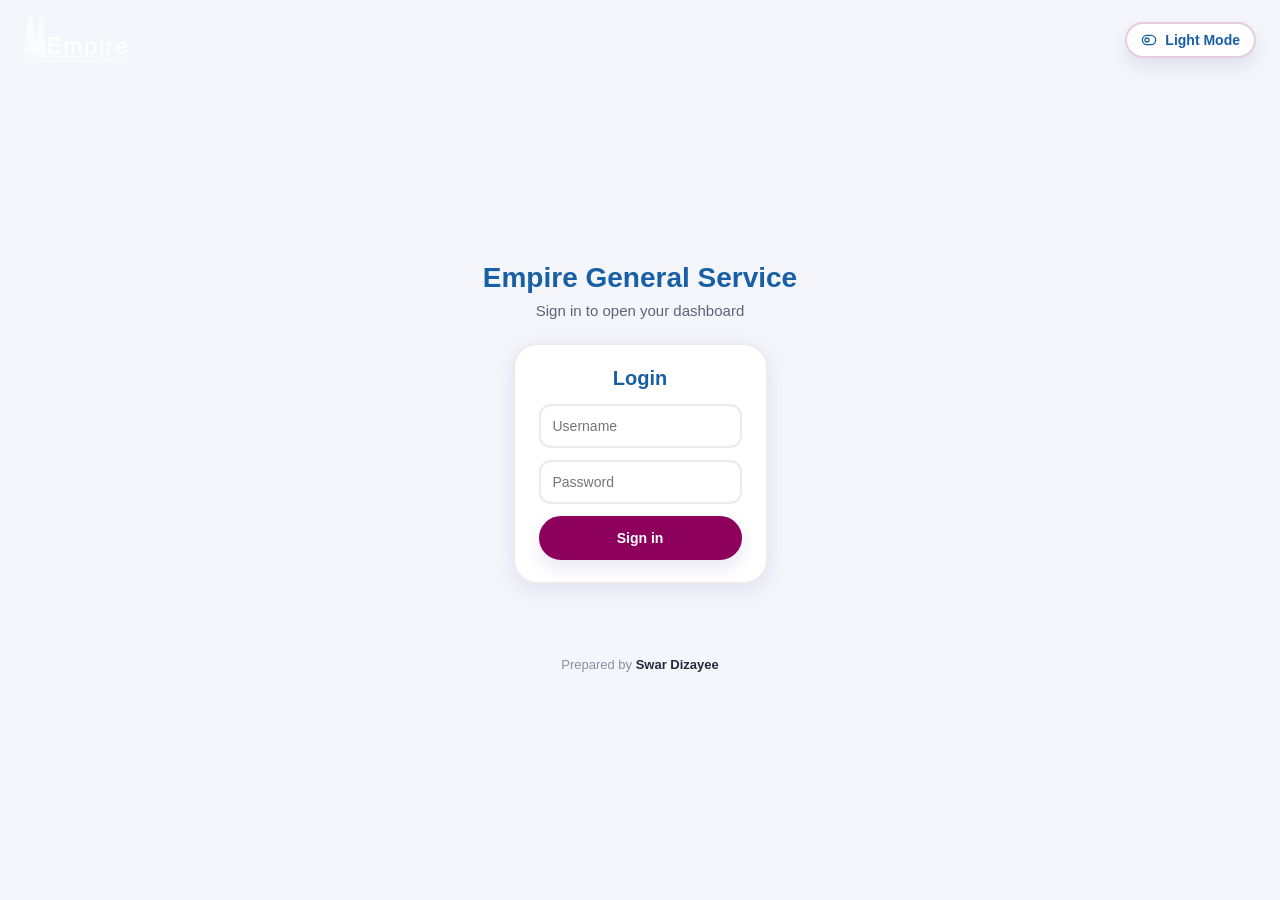
==== application.html @ c252cff2 "Add Application section for door-to-door app registration checks across RA, WW, WD, and ES. Co-autho" ====
<!DOCTYPE html>
<html lang="en" data-theme="light">
<head>
<meta charset="UTF-8">
<meta name="viewport" content="width=device-width, initial-scale=1.0">
<link rel="manifest" href="manifest.webmanifest">
<meta name="theme-color" content="#8d015d">
<meta name="mobile-web-app-capable" content="yes">
<meta name="apple-mobile-web-app-capable" content="yes">
<meta name="apple-mobile-web-app-title" content="Empire EGS">
<link rel="apple-touch-icon" href="icons/icon-192.png">
<link rel="icon" href="logo-light.png" type="image/png">
<link rel="preconnect" href="https://script.google.com">
<title>Application — Door Check — Empire World</title>
<link rel="stylesheet" href="assets/empire.css?v=2026-07-22-application-v1">
<link rel="stylesheet" href="assets/application.css?v=2026-07-22-application-v1">
</head>
<body>
<div class="login-page show" id="loginPage">
  <div class="login-box">
    <button class="theme-btn login-theme" onclick="toggleTheme()" aria-label="Toggle dark or light mode"><span class="nav-icon theme-icon"></span></button>
    <img src="logo-light.png" alt="Empire World" style="height:44px;width:auto;display:block;margin:0 auto 16px;">
    <a class="back" href="index.html">&larr; Back to hub</a>
    <h1>📱 Application</h1>
    <p style="text-align:center;color:var(--text-soft);font-size:14px;margin:-8px 0 16px;">Door-to-door app registration — RA, WW, WD, ES</p>
    <div class="login-message" id="loginMessage"></div>
    <form class="login-form" onsubmit="appHandleLogin_(event)">
      <input type="text" id="loginUsername" placeholder="Username" required autocomplete="username">
      <input type="password" id="loginPassword" placeholder="Password" required autocomplete="current-password">
      <button type="submit">Login</button>
    </form>
  </div>
</div>
<div class="container" id="mainContainer">
  <div class="app-shell">
    <aside class="sidebar" id="sidebar">
      <div class="sidebar-top">
        <img src="logo-light.png" alt="Empire World" class="sidebar-logo">
        <button class="side-toggle" onclick="toggleSidebar()" id="sideToggleBtn" aria-label="Collapse sidebar">☰</button>
      </div>
      <div class="side-title">
        <h1>📱 Application</h1>
        <p>Door check — resident app registration</p>
      </div>
      <p id="whoLabel"></p>
      <nav class="side-nav">
        <button class="tab-btn active" onclick="switchTab(event,'list')"><span class="nav-icon"><svg xmlns="http://www.w3.org/2000/svg" viewBox="0 0 24 24" fill="none" stroke="currentColor" stroke-width="2"><path d="M15 4H7"/><path d="m18 16 3 3-3 3"/><path d="M3 4v13a2 2 0 0 0 2 2h16"/><path d="M7 14h7"/><path d="M7 9h12"/></svg></span> <span class="lbl">Door check</span></button>
        <button class="tab-btn" onclick="switchTab(event,'analytics')"><span class="nav-icon"><svg xmlns="http://www.w3.org/2000/svg" viewBox="0 0 24 24" fill="none" stroke="currentColor" stroke-width="2"><path d="M3 3v16a2 2 0 0 0 2 2h16"/><path d="M7 11h8"/><path d="M7 16h12"/><path d="M7 6h3"/></svg></span> <span class="lbl">Summary</span></button>
      </nav>
      <div class="side-actions">
        <button class="theme-btn" onclick="toggleTheme()" aria-label="Toggle theme"><span class="nav-icon theme-icon"></span> <span class="lbl">Theme</span></button>
        <button onclick="appLoad_(true)"><span class="nav-icon spin-icon" id="navRefreshIcon"><svg xmlns="http://www.w3.org/2000/svg" viewBox="0 0 24 24" fill="none" stroke="currentColor" stroke-width="2"><path d="M3 12a9 9 0 0 1 9-9 9.75 9.75 0 0 1 6.74 2.74L21 8"/><path d="M21 3v5h-5"/><path d="M21 12a9 9 0 0 1-9 9 9.75 9.75 0 0 1-6.74-2.74L3 16"/><path d="M8 16H3v5"/></svg></span> <span class="lbl">Refresh</span></button>
        <button onclick="location.href='index.html'"><span class="nav-icon"><svg xmlns="http://www.w3.org/2000/svg" viewBox="0 0 24 24" fill="none" stroke="currentColor" stroke-width="2"><rect width="18" height="18" x="3" y="3" rx="2"/><path d="M3 9h18"/><path d="M9 21V9"/></svg></span> <span class="lbl">Hub</span></button>
        <button onclick="appLogout_()" style="color:#fff;background:#C5504F;border-color:#C5504F;"><span class="nav-icon"><svg xmlns="http://www.w3.org/2000/svg" viewBox="0 0 24 24" fill="none" stroke="currentColor" stroke-width="2"><path d="m16 17 5-5-5-5"/><path d="M21 12H9"/><path d="M9 21H5a2 2 0 0 1-2-2V5a2 2 0 0 1 2-2h4"/></svg></span> <span class="lbl">Logout</span></button>
      </div>
    </aside>
    <div class="main-area">
      <div id="list" class="tab-content active">
        <div class="form-section">
          <h2>📱 Door check register</h2>
          <p style="color:var(--text-soft);font-size:13px;margin:-6px 0 14px;">Track app registration by apartment — update phone and account status after each visit.</p>
          <div id="appImportBar" class="app-import-bar" style="display:none;">
            <button type="button" id="appImportBtn" onclick="appImportSeed_()">Import door check data from Excel</button>
            <span id="appImportMsg" class="app-import-msg">First time setup — loads all RA, WW, WD, ES properties.</span>
          </div>
          <div class="form-row">
            <div class="form-group"><label>Project</label><select id="appFilterProject" onchange="appRenderTable_()"><option value="">All projects</option></select></div>
            <div class="form-group"><label>Status</label><select id="appFilterStatus" onchange="appRenderTable_()"><option value="">All statuses</option></select></div>
            <div class="form-group"><label>Search property / phone</label><input type="text" id="appFilterSearch" oninput="appRenderTable_()" placeholder="e.g. RA-A1, WW-10, 750…"></div>
            <div class="form-group"><label>&nbsp;</label><button onclick="appLoad_(true)">Refresh</button></div>
          </div>
          <div id="appTableHost"><p>Loading…</p></div>
        </div>
      </div>
      <div id="analytics" class="tab-content">
        <div class="form-section">
          <h2>Summary by status</h2>
          <p style="color:var(--text-soft);font-size:13px;margin:-6px 0 14px;">Counts for the current filters on the Door check tab.</p>
          <div class="form-row">
            <div class="form-group"><label>Project</label><select id="appSummaryProject" onchange="document.getElementById('appFilterProject').value=this.value;appRenderTable_();appRenderSummary_();"><option value="">All projects</option></select></div>
          </div>
          <div id="appSummaryHost" class="app-summary-grid"></div>
        </div>
      </div>
      <footer>Prepared by <strong>Swar Dizayee</strong></footer>
    </div>
  </div>
</div>
<script src="config.js"></script>
<script src="assets/empire-storage.js"></script>
<script src="assets/empire-api.js"></script>
<script src="assets/empire-auth.js?v=2026-07-22-application-v1"></script>
<script src="assets/empire-core.js"></script>
<script src="assets/application-app.js?v=2026-07-22-application-v1"></script>
<script>
function switchTab(ev, tab) {
  document.querySelectorAll('.tab-content').forEach(function (el) { el.classList.remove('active'); });
  document.querySelectorAll('.tab-btn').forEach(function (el) { el.classList.remove('active'); });
  var pane = document.getElementById(tab);
  if (pane) pane.classList.add('active');
  if (ev && ev.currentTarget) ev.currentTarget.classList.add('active');
  if (tab === 'analytics') appRenderSummary_();
}
function appRenderSummary_() {
  var host = document.getElementById('appSummaryHost');
  if (!host) return;
  var rows = appFilteredRows_();
  host.innerHTML = appSummaryHtml_(rows);
  var sp = document.getElementById('appSummaryProject');
  var fp = document.getElementById('appFilterProject');
  if (sp && fp && !sp.options.length) {
    sp.innerHTML = fp.innerHTML;
    sp.value = fp.value;
  }
}
</script>
</body>
</html>
---- assets/empire.css ----
/* Empire World EGS - shared styles (Phase 2)
 * Extracted from civil-issue.html (pilot page).
 */

:root{
  --app-font:-apple-system,BlinkMacSystemFont,'Segoe UI',Roboto,sans-serif;
  --fs-h1:28px; --fs-h2:20px; --fs-h3:16px; --fs-body:14px; --fs-btn:14px;
  --radius-sm:12px; --radius-md:16px; --radius-card:18px; --radius-lg:24px; --radius-pill:50px;
  --bg:#f4f6fb; --text:#232a3d; --text-soft:#5b6478; --text-faint:#8a90a0;
  --panel:#ffffff; --card:#ffffff; --card-border:#efe8ed; --input-bg:#ffffff; --input-border:#e6d6df;
  --header-bg:#ffffff; --header-accent:#185fa5; --accent-line:#8d015d; --accent2:#8d015d; --open-color:#8d015d;
  --tab-bg:#ffffff; --tab-border:#e6d6df; --tab-active:#8d015d; --tab-active-text:#ffffff;
  --btn-bg:#ffffff; --btn-text:#185fa5; --btn-border:#e6cddc; --btn-hover:#faf6f8;
  --table-border:#e6e9f2; --th-color:#5b6478; --row-hover:#faf6f8;
  --donut-track:rgba(0,0,0,0.08); --shadow:rgba(80,70,150,0.12);
}
html[data-theme="dark"]{
  --bg:linear-gradient(135deg,#0f5a9e 0%,#8d015d 100%); --text:#ffffff; --text-soft:#cccccc; --text-faint:#aaaaaa;
  --panel:#0d3a6e; --card:rgba(13,50,100,0.6); --card-border:#a0327d; --input-bg:rgba(13,50,100,0.8); --input-border:#a0327d;
  --header-bg:#0d4a85; --header-accent:#ffffff; --accent-line:#a0327d; --accent2:#a0327d; --open-color:#ff922b;
  --tab-bg:#0d4a85; --tab-border:#a0327d; --tab-active:#a0327d; --tab-active-text:#ffffff;
  --btn-bg:#0d4a85; --btn-text:#ffffff; --btn-border:#a0327d; --btn-hover:#a0327d;
  --table-border:#2a5a92; --th-color:#cdd8e6; --row-hover:rgba(160,50,125,0.18);
  --donut-track:rgba(255,255,255,0.12); --shadow:rgba(0,0,0,0.3);
}
* { margin:0; padding:0; box-sizing:border-box; }
body { font-family:var(--app-font); font-size:var(--fs-body); background:var(--bg); color:var(--text); min-height:100vh; padding-bottom:40px; }
.login-page { display:none; position:fixed; top:0; left:0; width:100%; height:100%; background:var(--bg); align-items:center; justify-content:center; z-index:2000; }
.login-page.show { display:flex; }
.login-box { background:var(--panel); padding:40px; border-radius:var(--radius-lg); border:2px solid var(--card-border); box-shadow:0 8px 32px var(--shadow); width:100%; max-width:400px; position:relative; }
.login-box h1 { font-size:var(--fs-h1); margin-bottom:24px; text-align:center; color:var(--header-accent); }
.login-form { display:flex; flex-direction:column; gap:15px; }
.login-form input { padding:12px; border:2px solid var(--input-border); border-radius:var(--radius-sm); background:var(--input-bg); color:var(--text); font-size:var(--fs-body); }
.login-form input:focus { outline:none; box-shadow:0 0 0 3px rgba(141,1,93,0.25); }
.login-form button { padding:12px; background:var(--accent2); color:#fff; border:2px solid var(--accent2); border-radius:var(--radius-pill); box-shadow:0 9px 17px var(--shadow); font-weight:600; cursor:pointer; transition:all .18s ease; }
.login-form button:hover { transform:translateY(-2px); }
.login-message { padding:10px; border-radius:var(--radius-sm); text-align:center; font-weight:600; margin-bottom:10px; display:none; }
.login-message.success { background:#27ae60; color:#fff; display:block; } .login-message.error { background:#e74c3c; color:#fff; display:block; }
.back { display:block; text-align:left; margin-bottom:18px; color:var(--header-accent); text-decoration:none; font-size:13px; font-weight:600; }
.theme-btn { background:var(--btn-bg); color:var(--btn-text); border:2px solid var(--btn-border); padding:8px 12px; border-radius:var(--radius-pill); box-shadow:0 9px 17px var(--shadow); cursor:pointer; font-size:var(--fs-btn); font-weight:600; line-height:1; transition:all .18s ease; }
.theme-btn:hover { transform:translateY(-2px); }
.login-theme { position:absolute; top:14px; right:14px; padding:6px 10px; }
.container { max-width:100%; margin:0; padding:20px; display:none; }
.container.show { display:block; }
header { background:var(--header-bg); padding:20px; border-radius:0 0 var(--radius-lg) var(--radius-lg); margin-bottom:25px; border-bottom:3px solid var(--accent-line); box-shadow:0 2px 10px var(--shadow); }
.header-top { display:flex; justify-content:space-between; align-items:center; flex-wrap:wrap; gap:10px; }
.header-title h1 { font-size:var(--fs-h1); color:var(--header-accent); } .header-title p { font-size:13px; color:var(--text-soft); }
.header-controls { display:flex; gap:10px; align-items:center; }
button { background:var(--btn-bg); color:var(--btn-text); border:2px solid var(--btn-border); padding:10px 16px; border-radius:var(--radius-pill); box-shadow:0 9px 17px var(--shadow); cursor:pointer; font-weight:600; font-size:var(--fs-btn); font-family:var(--app-font); transition:all .18s ease; }
button:hover { background:var(--btn-hover); transform:translateY(-2px); }
.tabs { display:flex; gap:10px; margin-bottom:25px; flex-wrap:wrap; }
.tab-btn { padding:12px 18px; background:var(--tab-bg); border:2px solid var(--tab-border); cursor:pointer; font-weight:600; color:var(--btn-text); border-radius:var(--radius-pill); box-shadow:0 9px 17px var(--shadow); transition:all .18s ease; }
.tab-btn.active { background:var(--tab-active); color:var(--tab-active-text); border-color:var(--tab-active); }
.tab-btn:hover { background:var(--btn-hover); transform:translateY(-2px); }
.tab-content { display:none; } .tab-content.active { display:block; }
.form-section { background:var(--card); padding:25px; border-radius:var(--radius-card); margin-bottom:25px; border:2px solid var(--card-border); }
.form-row { display:grid; grid-template-columns:repeat(auto-fit,minmax(220px,1fr)); gap:18px; margin-bottom:18px; }
.form-group { display:flex; flex-direction:column; }
label { font-weight:600; margin-bottom:7px; font-size:var(--fs-body); }
input[type=text],input[type=date],input[type=month],input[type=number],select,textarea { padding:12px; border:2px solid var(--input-border); border-radius:var(--radius-pill); background:var(--input-bg); color:var(--text); font-size:var(--fs-body); font-weight:600; }
input[type=text]:focus,input[type=date]:focus,input[type=month]:focus,input[type=number]:focus,select:focus,textarea:focus { outline:none; box-shadow:0 0 0 3px rgba(141,1,93,0.25); }
input[type=date],input[type=month],select { cursor:pointer; }
input[type=date]::-webkit-calendar-picker-indicator,input[type=month]::-webkit-calendar-picker-indicator { cursor:pointer; opacity:0.8; }
.image-upload { background:var(--input-bg); border:2px dashed var(--card-border); border-radius:var(--radius-md); padding:18px; text-align:center; color:var(--text-soft); cursor:text; }
h2 { margin-bottom:18px; font-size:var(--fs-h2); } h3 { margin:18px 0 12px; font-size:var(--fs-h3); color:var(--text-soft); }
.stats { display:grid; grid-template-columns:repeat(auto-fit,minmax(150px,1fr)); gap:15px; margin:15px 0; }
.stat-box { background:var(--card); padding:15px; border-radius:var(--radius-md); text-align:center; border:2px solid var(--card-border); }
.stat-value { font-size:26px; font-weight:bold; color:var(--accent2); } .stat-label { font-size:12px; color:var(--text-soft); margin-top:5px; }
table { width:100%; border-collapse:collapse; }
th,td { padding:10px; border-bottom:1px solid var(--table-border); text-align:left; font-size:13px; vertical-align:top; }
th { color:var(--th-color); font-size:12px; text-transform:uppercase; letter-spacing:.4px; }
tr.issue-row { cursor:pointer; } tr.issue-row:hover { background:var(--row-hover); }
.badge { display:inline-flex; align-items:center; gap:4px; font-size:12px; font-weight:700; padding:0; text-transform:uppercase; background:none; }
.badge.open { color:var(--open-color); } .badge.fixed { color:#27ae60; } .badge.routed-away { color:#d68910; font-weight:700; }
.tab-btn-not-civil .lbl,
.tab-btn-fix-delay .lbl {
  color: inherit;
}
.side-nav-badge { margin-left:auto; min-width:20px; height:20px; padding:0 6px; border-radius:999px; background:#d68910; color:#fff; font-size:11px; font-weight:700; display:inline-flex; align-items:center; justify-content:center; }
.side-nav-badge-silver { background:#8b939e; }
.sidebar.collapsed .side-nav-badge { display:none !important; }
.not-civil-page h2 { color:#d68910; }
.fix-delay-page h2 { color:#8b939e; }
.fix-delay-page-hint { margin:0 0 14px; color:var(--text-soft); font-size:13px; line-height:1.45; }
.routed-away-section { margin-top:28px; padding-top:18px; border-top:2px dashed #d68910; }
.routed-away-title { margin:0 0 6px; color:#d68910; font-size:18px; }
.routed-away-hint { margin:0 0 14px; color:var(--text-soft); font-size:13px; line-height:1.45; }
.issue-card-routed { border-color:#f0d9a8; background:linear-gradient(180deg,rgba(214,137,16,0.06),transparent); }
.routed-away-banner { margin:12px 0; padding:12px 14px; border-radius:10px; background:rgba(214,137,16,0.12); border:1px solid rgba(214,137,16,0.35); color:var(--text); font-size:13px; line-height:1.45; }
.route-not-civil-btn { background:#d68910; color:#fff; border:none; padding:10px 16px; border-radius:50px; font-weight:600; display:inline-flex; align-items:center; gap:8px; cursor:pointer; box-shadow:none; }
.restore-civil-btn { background:#1d9e75; color:#fff; border:none; padding:10px 16px; border-radius:50px; font-weight:600; display:inline-flex; align-items:center; gap:8px; cursor:pointer; box-shadow:none; }
.badge.fix-delayed { color:#5f6772; font-weight:700; }
.issue-card-delayed { background:linear-gradient(180deg,#eceff3,#dfe3e8) !important; border-color:#b8bec8 !important; }
.issue-row-delayed { background:#e8ebef !important; }
html[data-theme="dark"] .issue-card-delayed { background:linear-gradient(180deg,#4a5058,#3d434b) !important; border-color:#6b7280 !important; }
html[data-theme="dark"] .issue-row-delayed { background:#3d434b !important; }
html[data-theme="dark"] .badge.fix-delayed { color:#c5cad3; }
.fix-delayed-banner { margin:12px 0; padding:12px 14px; border-radius:10px; background:rgba(139,147,158,0.18); border:1px solid rgba(139,147,158,0.45); color:var(--text); font-size:13px; line-height:1.45; }
.fix-delay-btn { background:#c5cad3; color:#fff; border:none; padding:10px 16px; border-radius:50px; font-weight:600; display:inline-flex; align-items:center; gap:8px; cursor:pointer; box-shadow:none; }
.fix-delay-btn.active { background:#8b939e; }
.thumb { width:54px; height:54px; object-fit:cover; border-radius:var(--radius-sm); border:1px solid var(--card-border); }
.view-toggle { display:inline-flex; gap:4px; background:var(--btn-bg); border:1px solid var(--btn-border); border-radius:var(--radius-sm); padding:3px; }
.view-toggle-btn { display:inline-flex; align-items:center; justify-content:center; width:34px; height:30px; border:none; border-radius:var(--radius-sm); background:transparent; color:var(--text-soft); cursor:pointer; padding:0; box-shadow:none; }
.view-toggle-btn:hover { transform:none; }
.view-toggle-btn.active { background:var(--accent2); color:#fff; }
.view-toggle-btn:hover:not(.active) { background:var(--btn-hover); }
.issue-grid { display:grid; grid-template-columns:repeat(auto-fill, minmax(260px, 1fr)); gap:14px; }
.issue-card { background:var(--card); border:1px solid var(--card-border); border-radius:var(--radius-md); overflow:hidden; cursor:pointer; transition:box-shadow .15s ease; }
.issue-card:hover { box-shadow:0 4px 14px var(--shadow); }
.issue-card.selecting { position:relative; }
.issue-card.selected { outline:3px solid #25D366; box-shadow:0 0 0 2px rgba(37,211,102,0.25); }
.issue-card-check { position:absolute; top:10px; left:10px; z-index:2; background:rgba(255,255,255,0.92); border-radius:8px; padding:4px; line-height:0; }
html[data-theme="dark"] .issue-card-check { background:rgba(13,50,100,0.92); }
.issue-select-bar { display:flex; flex-wrap:wrap; gap:8px; align-items:center; margin-bottom:12px; padding:10px 12px; background:var(--task-bg,var(--row-hover)); border:1px solid var(--card-border); border-radius:var(--radius-md); }
.issue-select-bar.issue-select-bar-active { flex-direction:column; align-items:stretch; gap:10px; }
.issue-select-row { display:flex; flex-wrap:wrap; gap:8px; align-items:center; width:100%; }
.issue-select-bar span { font-size:13px; color:var(--text-soft); }
.issue-select-hint { font-size:12px; color:var(--c-warn,#b8860b); line-height:1.4; }
.issue-select-bar .bulk-assign-select { padding:7px 10px; border:2px solid var(--input-border); border-radius:8px; background:var(--input-bg); color:var(--text); font-size:12px; min-width:130px; }
.issue-select-bar .bulk-assign-btn { background:#8d015d; color:#fff; border:none; border-radius:999px; padding:8px 14px; font-weight:700; font-size:12px; cursor:pointer; }
.issue-select-bar .bulk-assign-btn:disabled { cursor:not-allowed; }
.issue-select-bar .bulk-assign-btn.saving { opacity:0.75; }
.issue-select-bar .bulk-assign-btn.saved { background:#1d9e75 !important; color:#fff !important; border:none !important; }
.issue-select-bar .bulk-assign-btn.error { background:#C5504F !important; color:#fff !important; border:none !important; }
.assign-multi-hint {
  font-size: 12px;
  color: var(--text-soft);
  margin: 0 0 8px;
  line-height: 1.45;
  padding: 8px 10px;
  background: var(--task-bg);
  border-radius: 10px;
  border: 1px solid var(--card-border);
}
.issue-card-photo { width:100%; height:140px; object-fit:cover; display:block; background:var(--row-hover); }
.issue-card-nophoto { display:flex; align-items:center; justify-content:center; color:var(--text-faint); font-size:13px; }
.issue-card-body { padding:12px 14px; }
.modal { display:none; position:fixed; top:0; left:0; width:100%; height:100%; background:rgba(0,0,0,0.55); z-index:1500; align-items:center; justify-content:center; }
.modal.show { display:flex; }
@keyframes empireSpin { from { transform: rotate(0deg); } to { transform: rotate(360deg); } }
.spin-icon.spinning svg { animation: empireSpin 0.8s linear infinite; }
.load-ring { width:42px;height:42px;border:4px solid rgba(128,128,128,0.3);border-top-color:#e8a0cf;border-radius:50%;animation:empireSpin 0.8s linear infinite;margin:0 auto 14px; }
.load-wrap { text-align:center;padding:50px 0; }
.load-wrap p { color:var(--text-soft); }
.modal-box { background:var(--panel); border:2px solid var(--card-border); border-radius:var(--radius-md); max-width:820px; width:92%; max-height:88vh; overflow:auto; padding:24px; }
.issue-meta-wrap { margin: 0 0 16px; }
.issue-meta-status { display: flex; flex-wrap: wrap; align-items: center; gap: 8px; margin-bottom: 12px; }
.issue-meta-list {
  display: flex;
  flex-direction: column;
  gap: 8px;
  padding: 14px 16px;
  background: var(--task-bg, #f8f9fc);
  border: 1px solid var(--card-border);
  border-radius: 12px;
}
.issue-meta-row {
  display: flex;
  flex-wrap: wrap;
  gap: 8px 12px;
  align-items: baseline;
  font-size: 14px;
  line-height: 1.45;
}
.issue-meta-label {
  font-weight: 700;
  color: var(--text);
  min-width: 92px;
  flex-shrink: 0;
}
.issue-meta-value {
  font-weight: 400;
  color: var(--text-soft);
  flex: 1;
  min-width: 0;
}
.close-x { float:right; cursor:pointer; font-size:30px; line-height:1; color:var(--text); }
.beforeafter { display:grid; grid-template-columns:1fr 1fr; gap:14px; margin-top:14px; align-items:start; }
.beforeafter img { width:100%; border-radius:var(--radius-sm); border:1px solid var(--card-border); cursor:pointer; }
.beforeafter-fixed { min-width:0; }
.beforeafter-workers {
  min-width: 0;
  padding: 12px;
  background: var(--task-bg, #f8f9fc);
  border: 1px solid var(--card-border);
  border-radius: 12px;
}
.beforeafter-workers-title {
  margin: 0 0 12px;
  font-size: 14px;
  font-weight: 700;
  color: var(--text-soft);
}
.beforeafter-workers-empty {
  margin: 0;
  font-size: 13px;
  color: var(--text-faint);
}
.worker-aside-item + .worker-aside-item {
  margin-top: 14px;
  padding-top: 14px;
  border-top: 1px solid var(--card-border);
}
.worker-aside-head {
  display: flex;
  align-items: center;
  gap: 8px;
  flex-wrap: wrap;
  margin-bottom: 8px;
}
.worker-aside-meta .issue-meta-row {
  gap: 6px 10px;
}
.worker-aside-meta .issue-meta-label {
  min-width: 78px;
  font-size: 13px;
}
.worker-aside-meta .issue-meta-value {
  font-size: 13px;
}
.worker-aside-item .fixed-photo-grid {
  margin-top: 8px;
}
.fixed-photo-count { margin:0 0 8px; font-size:12px; color:var(--text-soft); font-weight:600; }
.fixed-photo-grid { display:grid; grid-template-columns:repeat(auto-fill,minmax(88px,1fr)); gap:8px; }
.fixed-photo-grid img { width:100%; aspect-ratio:1; object-fit:cover; border-radius:var(--radius-sm); border:1px solid var(--card-border); cursor:pointer; }
.completion-photo-grid { display:grid; grid-template-columns:repeat(auto-fill,minmax(88px,1fr)); gap:8px; }
.completion-photo-wrap { position:relative; }
.completion-photo-wrap img { width:100%; aspect-ratio:1; object-fit:cover; border-radius:var(--radius-sm); border:1px solid var(--card-border); cursor:pointer; display:block; }
.photo-source-badge { display:inline-block; font-size:10px; font-weight:700; padding:2px 6px; border-radius:6px; margin-right:4px; vertical-align:middle; }
.photo-source-camera { background:#1d9e75; color:#fff; }
.photo-source-gallery { background:#5b7cfa; color:#fff; }
.completion-photo-wrap .photo-source-badge { position:absolute; bottom:4px; left:4px; margin:0; z-index:1; }
footer { text-align:center; margin-top:30px; color:var(--text-faint); font-size:12px; }
/* ===== Sidebar layout ===== */
.app-shell { display:flex; align-items:flex-start; gap:0; }
.sidebar { width:230px; flex-shrink:0; background:var(--header-bg); border-radius:var(--radius-lg); margin-right:20px; padding:18px 14px; box-shadow:0 2px 10px var(--shadow); border-bottom:3px solid var(--accent-line); position:sticky; top:20px; max-height:calc(100vh - 40px); overflow-y:auto; transition:width .2s ease,padding .2s ease; }
.sidebar.collapsed { width:60px; padding:18px 8px; }
.sidebar-top { display:flex; align-items:center; justify-content:space-between; gap:8px; margin-bottom:12px; }
.sidebar-logo { height:32px; width:auto; }
.side-toggle { background:none; border:none; color:var(--text); font-size:18px; cursor:pointer; padding:4px 6px; line-height:1; flex-shrink:0; }
.side-title h1 { font-size:16px; color:var(--header-accent); line-height:1.3; }
.side-title p { font-size:11px; color:var(--text-soft); margin-top:4px; line-height:1.4; }
#whoLabel { font-size:11px; color:var(--text-faint); margin-top:6px; word-break:break-word; }
.sidebar.collapsed .sidebar-logo,
.sidebar.collapsed .side-title,
.sidebar.collapsed #whoLabel,
.sidebar.collapsed .lbl { display:none; }
.side-nav { display:flex; flex-direction:column; gap:6px; margin:16px 0; }
.side-nav .tab-btn { display:flex; align-items:center; justify-content:flex-start; gap:9px; width:100%; text-align:left; border-radius:var(--radius-pill); box-sizing:border-box; }
.side-actions { display:flex; flex-direction:column; gap:8px; padding-top:14px; border-top:1px solid var(--card-border); }
.side-actions button { display:flex; align-items:center; justify-content:flex-start; gap:9px; width:100%; text-align:left; box-sizing:border-box; padding:11px 12px; }
.side-nav .lbl, .side-actions .lbl, .theme-icon { pointer-events:none; }
.main-area { flex:1 1 0%; min-width:0; }
@media (max-width:840px) {
  .app-shell { flex-direction:column; }
  .sidebar { width:100%; margin:0 0 16px; position:relative; top:0; max-height:none; }
  .sidebar.collapsed { width:100%; padding:18px 14px; }
  .sidebar.collapsed .sidebar-logo, .sidebar.collapsed .side-title, .sidebar.collapsed #whoLabel, .sidebar.collapsed .lbl { display:block; }
  .sidebar.collapsed .side-nav, .sidebar.collapsed .side-actions { display:none; }
}
.nav-icon { display:inline-flex; align-items:center; justify-content:center; vertical-align:middle; pointer-events:none; transition: transform 0.15s ease; }
.nav-icon svg { display:block; width:16px; height:16px; }
button:hover .nav-icon { transform: translateY(-3px); }
/* Icon-only / compact buttons — no lift shadow */
.side-toggle, .view-toggle-btn, .close-x { box-shadow:none; }
.side-toggle:hover, .view-toggle-btn:hover { transform:none; }
/* Empire custom dropdowns (#8d015d hover) */
select, ::picker(select) { appearance: base-select; }
::picker(select) { background:var(--input-bg,#fff); color:var(--text,#232a3d); border:2px solid var(--input-border,#e6d6df); border-radius:var(--radius-sm); box-shadow:0 10px 30px var(--shadow,rgba(0,0,0,0.2)); padding:6px; }
select option { padding:10px 12px; border-radius:10px; font-weight:600; font-size:var(--fs-body); background:var(--input-bg,#fff); color:var(--text,#232a3d); }
select option:hover, select option:focus { background:#8d015d; color:#fff; }
select option:checked { background:rgba(141,1,93,0.14); }

/* Issue recycle bin + bulk delete (civil / electric / fire) */
.bulk-delete-btn { padding:8px 14px; font-size:12px; font-weight:600; border-radius:50px; border:none; cursor:pointer; color:#fff; background:#C5504F; }
.bulk-delete-btn:disabled { opacity:0.55; cursor:not-allowed; }
.rb-items { display:flex; flex-direction:column; gap:10px; }
.rb-item { display:flex; gap:12px; align-items:flex-start; padding:10px 12px; border:1px solid var(--table-border); border-radius:12px; background:var(--task-bg); }
.rb-thumb { width:72px; height:72px; object-fit:cover; border-radius:8px; flex-shrink:0; cursor:pointer; border:1px solid var(--card-border); }
.rb-thumb-empty { display:flex; align-items:center; justify-content:center; font-size:11px; color:var(--text-faint); background:var(--panel); }
.rb-body { flex:1; min-width:0; }
.rb-title { font-weight:600; font-size:13px; line-height:1.35; margin-bottom:4px; }
.rb-ref { color:var(--text-faint); font-weight:700; }
.rb-loc { font-size:12px; color:var(--text-soft); margin-bottom:4px; }
.rb-meta { font-size:11px; color:var(--text-faint); }
.rb-how.reset { color:#C5734F; font-weight:600; }
.rb-status { font-size:10px; font-weight:700; padding:2px 6px; border-radius:999px; vertical-align:middle; }
.rb-status.open { background:#fff3e0; color:#b8860b; }
.rb-status.fixed { background:#e8f8ef; color:#1d9e75; }
.rb-actions { display:flex; flex-direction:column; gap:6px; flex-shrink:0; }
.rb-restore { padding:6px 10px; font-size:12px; color:#fff; background:#1d9e75; border:none; border-radius:8px; cursor:pointer; white-space:nowrap; }
.rb-purge { padding:6px 10px; font-size:12px; color:#fff; background:#C5504F; border:none; border-radius:8px; cursor:pointer; }
---- assets/application.css ----
.app-summary-grid {
  display: grid;
  grid-template-columns: repeat(auto-fill, minmax(140px, 1fr));
  gap: 10px;
  margin: 0 0 16px;
}
.app-summary-card {
  background: var(--panel);
  border: 1px solid var(--card-border);
  border-radius: 10px;
  padding: 12px 14px;
}
.app-summary-card strong {
  display: block;
  font-size: 22px;
  line-height: 1.1;
  color: var(--accent2);
}
.app-summary-card span {
  font-size: 12px;
  color: var(--text-soft);
}
.app-table-wrap {
  overflow: auto;
  border: 1px solid var(--card-border);
  border-radius: 10px;
  max-height: calc(100vh - 320px);
}
.app-table {
  width: 100%;
  border-collapse: collapse;
  font-size: 13px;
}
.app-table th {
  position: sticky;
  top: 0;
  z-index: 1;
  background: var(--accent2);
  color: #fff;
  text-align: left;
  padding: 8px 10px;
  white-space: nowrap;
}
.app-table td {
  border-top: 1px solid var(--card-border);
  padding: 6px 10px;
  vertical-align: middle;
}
.app-table tr:nth-child(even) td {
  background: var(--row-hover, rgba(0,0,0,.02));
}
.app-table input[type="text"],
.app-table select {
  width: 100%;
  min-width: 120px;
  padding: 6px 8px;
  border: 1px solid var(--card-border);
  border-radius: 6px;
  background: var(--panel);
  color: var(--text);
  font-size: 13px;
}
.app-status-badge {
  display: inline-block;
  padding: 2px 8px;
  border-radius: 999px;
  font-size: 11px;
  font-weight: 700;
  white-space: nowrap;
}
.app-status-active { background: #d4edda; color: #155724; }
.app-status-pending { background: #fff3cd; color: #856404; }
.app-status-follow { background: #ffe8cc; color: #9a5200; }
.app-status-refused { background: #f8d7da; color: #721c24; }
.app-status-empty { background: #eef1f6; color: #666; }
.app-import-bar {
  display: flex;
  flex-wrap: wrap;
  gap: 10px;
  align-items: center;
  margin: 0 0 14px;
  padding: 12px 14px;
  border-radius: 10px;
  border: 1px dashed var(--card-border);
  background: var(--task-bg, #f7f9fc);
}
.app-import-msg {
  font-size: 13px;
  color: var(--text-soft);
}
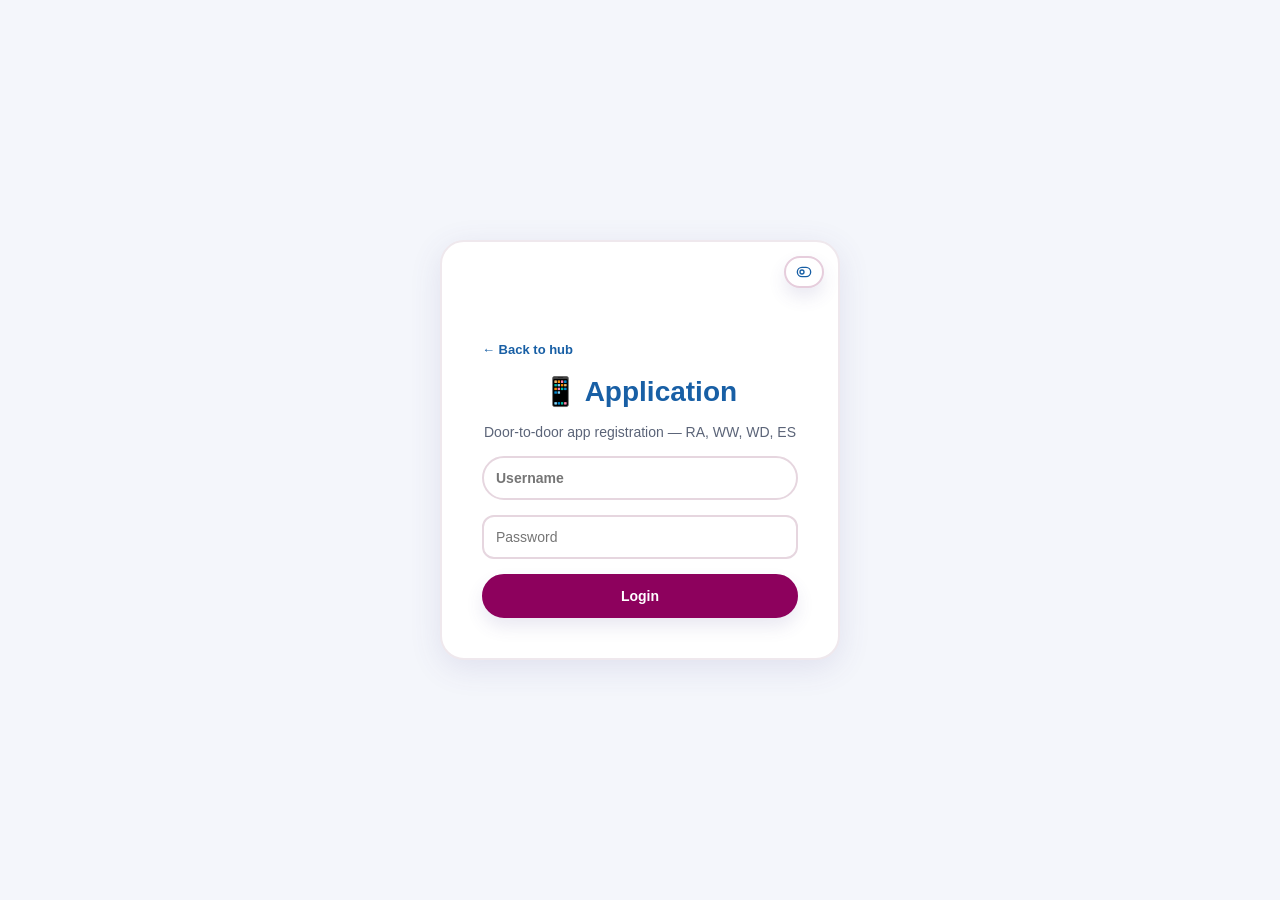
==== commit 02a3482b: "Load all Application apartments by project and improve Excel sync reliability. Co-authored-by: Curso" ====
--- a/application.html
+++ b/application.html
@@ -12,10 +12,10 @@
 <link rel="icon" href="logo-light.png" type="image/png">
 <link rel="preconnect" href="https://script.google.com">
 <title>Application — Door Check — Empire World</title>
-<link rel="stylesheet" href="assets/empire.css?v=2026-07-22-application-v1">
-<link rel="stylesheet" href="assets/application.css?v=2026-07-22-application-v1">
+<link rel="stylesheet" href="assets/empire.css?v=2026-07-22-application-v3">
+<link rel="stylesheet" href="assets/application.css?v=2026-07-22-application-v3">
 </head>
-<body>
+<body class="auth-login-visible">
 <div class="login-page show" id="loginPage">
   <div class="login-box">
     <button class="theme-btn login-theme" onclick="toggleTheme()" aria-label="Toggle dark or light mode"><span class="nav-icon theme-icon"></span></button>
@@ -60,8 +60,8 @@
           <h2>📱 Door check register</h2>
           <p style="color:var(--text-soft);font-size:13px;margin:-6px 0 14px;">Track app registration by apartment — update phone and account status after each visit.</p>
           <div id="appImportBar" class="app-import-bar" style="display:none;">
-            <button type="button" id="appImportBtn" onclick="appImportSeed_()">Import door check data from Excel</button>
-            <span id="appImportMsg" class="app-import-msg">First time setup — loads all RA, WW, WD, ES properties.</span>
+            <button type="button" id="appImportBtn" onclick="appImportSeed_()">Sync all apartments from Excel</button>
+            <span id="appImportMsg" class="app-import-msg">Loads all RA, WW, WD, ES apartments from the Excel seed file.</span>
           </div>
           <div class="form-row">
             <div class="form-group"><label>Project</label><select id="appFilterProject" onchange="appRenderTable_()"><option value="">All projects</option></select></div>
@@ -89,9 +89,9 @@
 <script src="config.js"></script>
 <script src="assets/empire-storage.js"></script>
 <script src="assets/empire-api.js"></script>
-<script src="assets/empire-auth.js?v=2026-07-22-application-v1"></script>
+<script src="assets/empire-auth.js?v=2026-07-22-application-v3"></script>
 <script src="assets/empire-core.js"></script>
-<script src="assets/application-app.js?v=2026-07-22-application-v1"></script>
+<script src="assets/application-app.js?v=2026-07-22-application-v3"></script>
 <script>
 function switchTab(ev, tab) {
   document.querySelectorAll('.tab-content').forEach(function (el) { el.classList.remove('active'); });
--- a/assets/application.css
+++ b/assets/application.css
@@ -88,3 +88,33 @@
   font-size: 13px;
   color: var(--text-soft);
 }
+.app-counts-bar {
+  margin: 0 0 12px;
+  padding: 10px 12px;
+  border-radius: 10px;
+  border: 1px solid var(--card-border);
+  background: var(--panel);
+}
+.app-counts-bar strong {
+  display: block;
+  margin-bottom: 6px;
+  font-size: 14px;
+}
+.app-count-chips {
+  display: flex;
+  flex-wrap: wrap;
+  gap: 8px;
+}
+.app-count-chip {
+  display: inline-block;
+  padding: 3px 10px;
+  border-radius: 999px;
+  font-size: 12px;
+  font-weight: 600;
+  background: #e8f5e9;
+  color: #1b5e20;
+}
+.app-count-chip.app-count-warn {
+  background: #fff3cd;
+  color: #856404;
+}
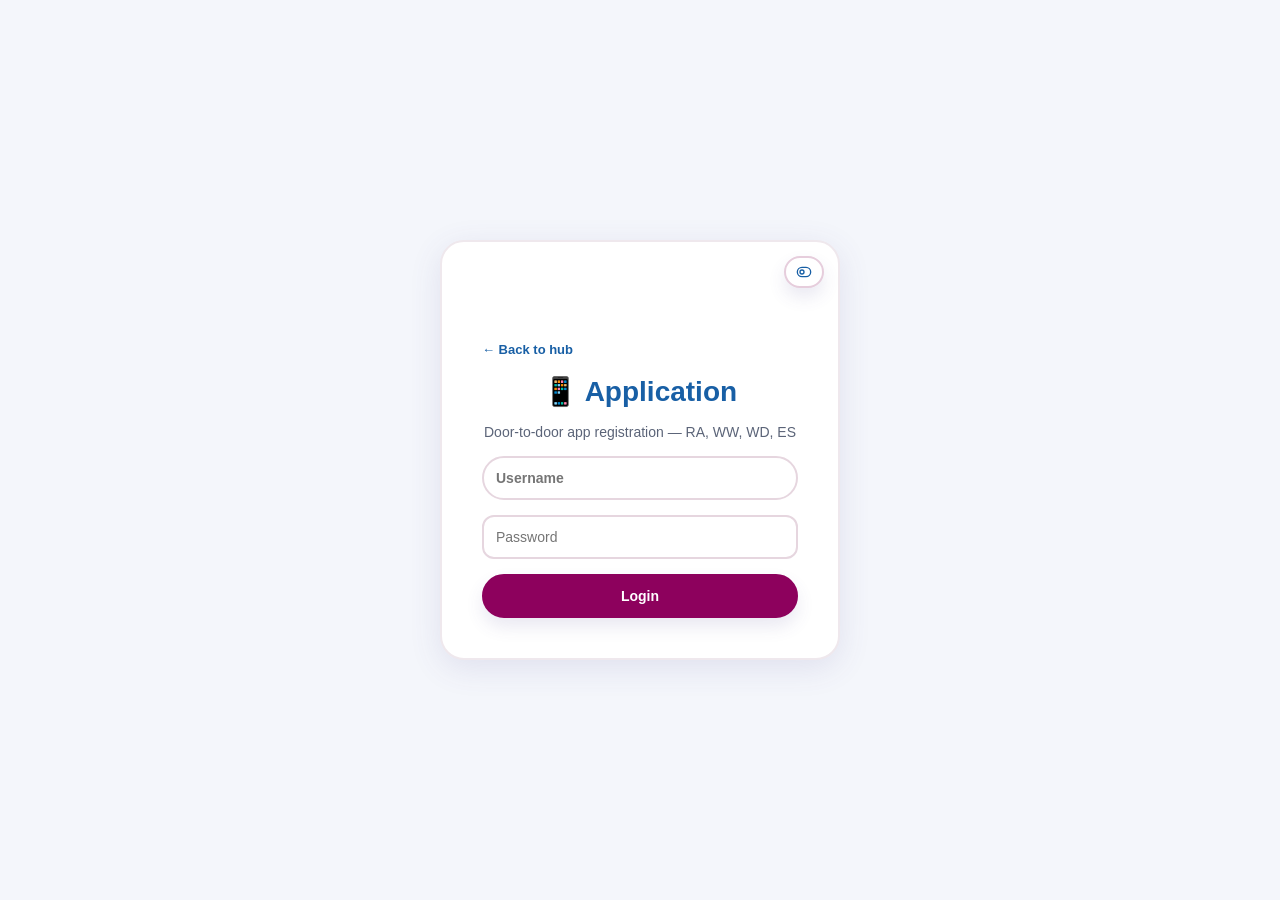
==== commit e18f04d8: "Set refused status to silver and not visited to red in Application badges. Co-authored-by: Cursor <c" ====
--- a/application.html
+++ b/application.html
@@ -12,8 +12,8 @@
 <link rel="icon" href="logo-light.png" type="image/png">
 <link rel="preconnect" href="https://script.google.com">
 <title>Application — Door Check — Empire World</title>
-<link rel="stylesheet" href="assets/empire.css?v=2026-07-22-application-v3">
-<link rel="stylesheet" href="assets/application.css?v=2026-07-22-application-v3">
+<link rel="stylesheet" href="assets/empire.css?v=2026-07-22-application-v4">
+<link rel="stylesheet" href="assets/application.css?v=2026-07-22-application-v6">
 </head>
 <body class="auth-login-visible">
 <div class="login-page show" id="loginPage">
@@ -60,7 +60,8 @@
           <h2>📱 Door check register</h2>
           <p style="color:var(--text-soft);font-size:13px;margin:-6px 0 14px;">Track app registration by apartment — update phone and account status after each visit.</p>
           <div id="appImportBar" class="app-import-bar" style="display:none;">
-            <button type="button" id="appImportBtn" onclick="appImportSeed_()">Sync all apartments from Excel</button>
+            <button type="button" id="appImportBtn" onclick="appImportSeed_(false)">Sync all apartments from Excel</button>
+            <button type="button" id="appClearBtn" class="app-clear-btn" onclick="appClearAndResync_()">Clear all &amp; re-sync</button>
             <span id="appImportMsg" class="app-import-msg">Loads all RA, WW, WD, ES apartments from the Excel seed file.</span>
           </div>
           <div class="form-row">
@@ -91,7 +92,7 @@
 <script src="assets/empire-api.js"></script>
 <script src="assets/empire-auth.js?v=2026-07-22-application-v3"></script>
 <script src="assets/empire-core.js"></script>
-<script src="assets/application-app.js?v=2026-07-22-application-v3"></script>
+<script src="assets/application-app.js?v=2026-07-22-application-v6"></script>
 <script>
 function switchTab(ev, tab) {
   document.querySelectorAll('.tab-content').forEach(function (el) { el.classList.remove('active'); });
--- a/assets/application.css
+++ b/assets/application.css
@@ -68,11 +68,14 @@
   font-weight: 700;
   white-space: nowrap;
 }
-.app-status-active { background: #d4edda; color: #155724; }
-.app-status-pending { background: #fff3cd; color: #856404; }
+.app-status-active { background: #c8e6c9; color: #1b5e20; }
+.app-status-new-active { background: #95b825; color: #fff; }
+.app-status-pending { background: #b3e5fc; color: #01579b; }
+.app-status-check-again { background: #fff176; color: #5d4037; }
+.app-status-try-reach { background: #1565c0; color: #fff; }
 .app-status-follow { background: #ffe8cc; color: #9a5200; }
-.app-status-refused { background: #f8d7da; color: #721c24; }
-.app-status-empty { background: #eef1f6; color: #666; }
+.app-status-refused { background: #c0c0c0; color: #333; }
+.app-status-empty { background: #f8d7da; color: #b71c1c; }
 .app-import-bar {
   display: flex;
   flex-wrap: wrap;
@@ -87,6 +90,11 @@
 .app-import-msg {
   font-size: 13px;
   color: var(--text-soft);
+}
+.app-import-bar button.app-clear-btn {
+  background: #C5504F;
+  color: #fff;
+  border-color: #C5504F;
 }
 .app-counts-bar {
   margin: 0 0 12px;
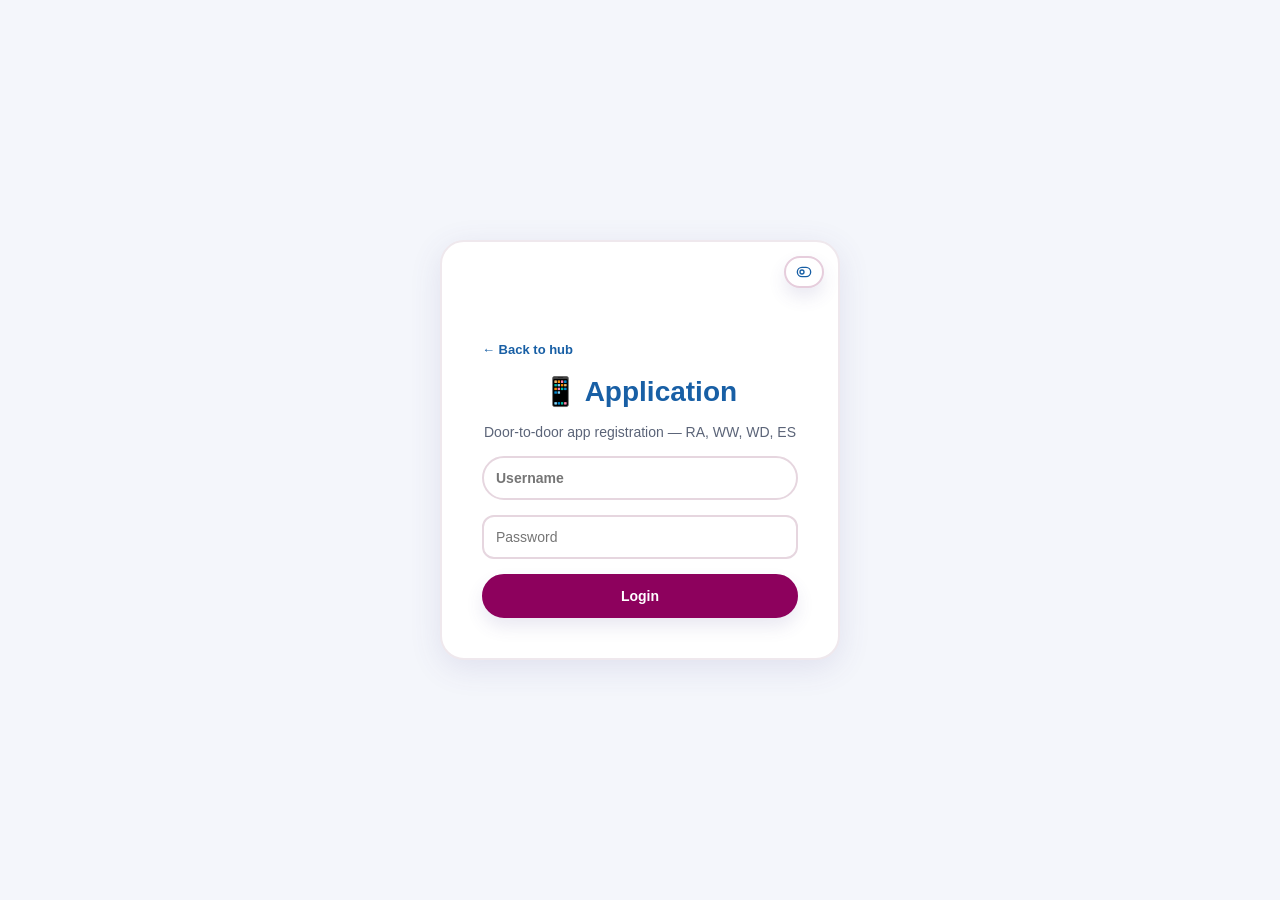
==== commit 5c795bcf: "Replace native status select with custom pill dropdown matching project filter. Co-authored-by: Curs" ====
--- a/application.html
+++ b/application.html
@@ -13,7 +13,7 @@
 <link rel="preconnect" href="https://script.google.com">
 <title>Application — Door Check — Empire World</title>
 <link rel="stylesheet" href="assets/empire.css?v=2026-07-22-application-v4">
-<link rel="stylesheet" href="assets/application.css?v=2026-07-22-application-v6">
+<link rel="stylesheet" href="assets/application.css?v=2026-07-22-application-v12">
 </head>
 <body class="auth-login-visible">
 <div class="login-page show" id="loginPage">
@@ -76,11 +76,11 @@
       <div id="analytics" class="tab-content">
         <div class="form-section">
           <h2>Summary by status</h2>
-          <p style="color:var(--text-soft);font-size:13px;margin:-6px 0 14px;">Counts for the current filters on the Door check tab.</p>
+          <p style="color:var(--text-soft);font-size:13px;margin:-6px 0 14px;">Status breakdown by project — donut chart and counts for Active, New Active, Pending, etc.</p>
           <div class="form-row">
-            <div class="form-group"><label>Project</label><select id="appSummaryProject" onchange="document.getElementById('appFilterProject').value=this.value;appRenderTable_();appRenderSummary_();"><option value="">All projects</option></select></div>
+            <div class="form-group"><label>Project</label><select id="appSummaryProject" onchange="appOnSummaryProjectChange_()"><option value="">All projects</option><option value="RA">RA</option><option value="WW">WW</option><option value="WD">WD</option><option value="ES">ES</option></select></div>
           </div>
-          <div id="appSummaryHost" class="app-summary-grid"></div>
+          <div id="appSummaryHost" class="app-summary-host"></div>
         </div>
       </div>
       <footer>Prepared by <strong>Swar Dizayee</strong></footer>
@@ -92,7 +92,7 @@
 <script src="assets/empire-api.js"></script>
 <script src="assets/empire-auth.js?v=2026-07-22-application-v3"></script>
 <script src="assets/empire-core.js"></script>
-<script src="assets/application-app.js?v=2026-07-22-application-v6"></script>
+<script src="assets/application-app.js?v=2026-07-22-application-v12"></script>
 <script>
 function switchTab(ev, tab) {
   document.querySelectorAll('.tab-content').forEach(function (el) { el.classList.remove('active'); });
@@ -102,18 +102,6 @@
   if (ev && ev.currentTarget) ev.currentTarget.classList.add('active');
   if (tab === 'analytics') appRenderSummary_();
 }
-function appRenderSummary_() {
-  var host = document.getElementById('appSummaryHost');
-  if (!host) return;
-  var rows = appFilteredRows_();
-  host.innerHTML = appSummaryHtml_(rows);
-  var sp = document.getElementById('appSummaryProject');
-  var fp = document.getElementById('appFilterProject');
-  if (sp && fp && !sp.options.length) {
-    sp.innerHTML = fp.innerHTML;
-    sp.value = fp.value;
-  }
-}
 </script>
 </body>
 </html>
--- a/assets/application.css
+++ b/assets/application.css
@@ -1,24 +1,137 @@
+.app-summary-host {
+  margin-top: 8px;
+}
+.app-summary-top {
+  margin-bottom: 12px;
+  font-size: 15px;
+}
+.app-summary-subhead {
+  margin: 22px 0 12px;
+  font-size: 16px;
+}
 .app-summary-grid {
   display: grid;
-  grid-template-columns: repeat(auto-fill, minmax(140px, 1fr));
-  gap: 10px;
-  margin: 0 0 16px;
+  grid-template-columns: repeat(auto-fill, minmax(150px, 1fr));
+  gap: 12px;
+  margin: 18px 0 0;
 }
 .app-summary-card {
+  display: flex;
+  flex-direction: column;
+  align-items: center;
+  justify-content: center;
+  min-height: 88px;
   background: var(--panel);
   border: 1px solid var(--card-border);
   border-radius: 10px;
-  padding: 12px 14px;
+  padding: 10px 8px;
+  text-align: center;
 }
 .app-summary-card strong {
   display: block;
-  font-size: 22px;
-  line-height: 1.1;
-  color: var(--accent2);
-}
-.app-summary-card span {
+  font-size: 20px;
+  line-height: 1;
+  color: #111;
+  margin-bottom: 8px;
+  font-weight: 700;
+}
+.app-summary-badge {
+  display: flex;
+  align-items: center;
+  justify-content: center;
+  width: 100%;
+  min-height: 32px;
+  max-height: 32px;
+  padding: 2px 8px;
+  border-radius: 6px;
+  font-size: 10px;
+  font-weight: 700;
+  line-height: 1.2;
+  text-align: center;
+  color: #111;
+  text-transform: uppercase;
+  white-space: nowrap;
+  overflow: hidden;
+  text-overflow: ellipsis;
+}
+.app-summary-badge.app-status-active { background: #c8e6c9; }
+.app-summary-badge.app-status-new-active { background: #95b825; }
+.app-summary-badge.app-status-pending { background: #b3e5fc; }
+.app-summary-badge.app-status-check-again { background: #fff176; }
+.app-summary-badge.app-status-try-reach { background: #1565c0; }
+.app-summary-badge.app-status-follow { background: #ffe8cc; }
+.app-summary-badge.app-status-refused { background: #c0c0c0; }
+.app-summary-badge.app-status-empty { background: #f8d7da; }
+.app-donut-board {
+  display: flex;
+  flex-wrap: wrap;
+  gap: 24px;
+  align-items: center;
+  margin: 8px 0 10px;
+  padding: 16px;
+  border: 1px solid var(--card-border);
+  border-radius: 12px;
+  background: var(--panel);
+}
+.app-donut-chart {
+  flex: 0 0 auto;
+}
+.app-donut-total {
+  font-size: 7px;
+  fill: var(--text);
+  font-weight: 700;
+}
+.app-donut-sub {
+  font-size: 3px;
+  fill: var(--text-soft);
+}
+.app-donut-legend {
+  flex: 1 1 240px;
+  display: flex;
+  flex-direction: column;
+  gap: 8px;
+}
+.app-donut-legend-item {
+  display: grid;
+  grid-template-columns: 14px 1fr auto auto;
+  gap: 8px;
+  align-items: center;
+  font-size: 13px;
+}
+.app-donut-swatch {
+  width: 12px;
+  height: 12px;
+  border-radius: 999px;
+  display: inline-block;
+}
+.app-donut-legend-label {
+  color: var(--text);
+}
+.app-donut-legend-pct {
+  color: var(--text-soft);
   font-size: 12px;
-  color: var(--text-soft);
+  min-width: 36px;
+  text-align: right;
+}
+.app-mini-donut-row {
+  display: flex;
+  flex-wrap: wrap;
+  gap: 16px;
+}
+.app-mini-donut {
+  text-align: center;
+  width: 110px;
+}
+.app-mini-donut-num {
+  font-size: 10px;
+  fill: var(--text);
+  font-weight: 700;
+}
+.app-mini-donut-label {
+  font-size: 13px;
+  font-weight: 700;
+  color: var(--text);
+  margin-top: 4px;
 }
 .app-table-wrap {
   overflow: auto;
@@ -29,7 +142,7 @@
 .app-table {
   width: 100%;
   border-collapse: collapse;
-  font-size: 13px;
+  font-size: 12px;
 }
 .app-table th {
   position: sticky;
@@ -38,44 +151,154 @@
   background: var(--accent2);
   color: #fff;
   text-align: left;
-  padding: 8px 10px;
+  padding: 6px 8px;
   white-space: nowrap;
+  font-size: 11px;
 }
 .app-table td {
   border-top: 1px solid var(--card-border);
-  padding: 6px 10px;
+  padding: 4px 8px;
   vertical-align: middle;
 }
+.app-table td:nth-child(1) { min-width: 100px; }
+.app-table td:nth-child(2) { width: 52px; }
+.app-table td:nth-child(3) { width: 110px; }
+.app-table td:nth-child(4) { width: 160px; overflow: visible; }
+.app-table td:nth-child(5) { width: 88px; }
 .app-table tr:nth-child(even) td {
   background: var(--row-hover, rgba(0,0,0,.02));
 }
-.app-table input[type="text"],
-.app-table select {
-  width: 100%;
-  min-width: 120px;
-  padding: 6px 8px;
-  border: 1px solid var(--card-border);
-  border-radius: 6px;
-  background: var(--panel);
+.app-updated-cell {
+  font-size: 11px;
+  color: var(--text-soft);
+  white-space: nowrap;
+}
+.app-table input[type="text"] {
+  width: 100%;
+  min-width: 0;
+  padding: 6px 12px;
+  border: 2px solid var(--input-border);
+  border-radius: var(--radius-pill);
+  background: var(--input-bg);
   color: var(--text);
-  font-size: 13px;
-}
-.app-status-badge {
-  display: inline-block;
-  padding: 2px 8px;
-  border-radius: 999px;
+  font-size: 12px;
+  font-weight: 600;
+}
+.app-status-dd {
+  position: relative;
+  width: 100%;
+  max-width: 100%;
+}
+.app-status-dd-btn {
+  display: flex;
+  align-items: center;
+  justify-content: space-between;
+  gap: 8px;
+  width: 100%;
+  min-height: 32px;
+  padding: 6px 12px;
+  border: 2px solid var(--input-border);
+  border-radius: var(--radius-pill);
   font-size: 11px;
-  font-weight: 700;
+  font-weight: 600;
+  line-height: 1.2;
+  color: #111;
+  text-transform: uppercase;
+  cursor: pointer;
+  box-shadow: none;
+  font-family: var(--app-font);
+}
+.app-status-dd-btn:focus {
+  outline: none;
+  box-shadow: 0 0 0 3px rgba(141, 1, 93, 0.25);
+}
+.app-status-dd-label {
+  flex: 1;
+  text-align: left;
+  overflow: hidden;
+  text-overflow: ellipsis;
   white-space: nowrap;
 }
-.app-status-active { background: #c8e6c9; color: #1b5e20; }
-.app-status-new-active { background: #95b825; color: #fff; }
-.app-status-pending { background: #b3e5fc; color: #01579b; }
-.app-status-check-again { background: #fff176; color: #5d4037; }
-.app-status-try-reach { background: #1565c0; color: #fff; }
-.app-status-follow { background: #ffe8cc; color: #9a5200; }
-.app-status-refused { background: #c0c0c0; color: #333; }
-.app-status-empty { background: #f8d7da; color: #b71c1c; }
+.app-status-dd-caret {
+  width: 0;
+  height: 0;
+  border-left: 4px solid transparent;
+  border-right: 4px solid transparent;
+  border-top: 5px solid #333;
+  flex-shrink: 0;
+}
+.app-status-dd-menu {
+  display: none;
+  flex-direction: column;
+  gap: 4px;
+  padding: 6px;
+  background: var(--input-bg, #fff);
+  border: 2px solid var(--input-border);
+  border-radius: var(--radius-sm);
+  box-shadow: 0 10px 30px var(--shadow, rgba(0, 0, 0, 0.2));
+  max-height: 280px;
+  overflow: auto;
+}
+.app-status-dd.open .app-status-dd-menu {
+  display: flex;
+}
+.app-status-dd-opt {
+  display: block;
+  width: 100%;
+  padding: 8px 12px;
+  border: none;
+  border-radius: var(--radius-pill);
+  font-size: 11px;
+  font-weight: 600;
+  line-height: 1.2;
+  text-align: left;
+  color: #111;
+  text-transform: uppercase;
+  cursor: pointer;
+  box-shadow: none;
+  font-family: var(--app-font);
+}
+.app-status-dd-opt:hover,
+.app-status-dd-opt:focus {
+  background: #8d015d !important;
+  color: #fff !important;
+  outline: none;
+}
+.app-status-dd-opt-selected {
+  box-shadow: inset 0 0 0 2px rgba(141, 1, 93, 0.35);
+}
+.app-status-active,
+.app-summary-badge.app-status-active,
+.app-status-dd-btn.app-status-active,
+.app-status-dd-opt.app-status-active { background-color: #c8e6c9; }
+.app-status-new-active,
+.app-summary-badge.app-status-new-active,
+.app-status-dd-btn.app-status-new-active,
+.app-status-dd-opt.app-status-new-active { background-color: #95b825; }
+.app-status-pending,
+.app-summary-badge.app-status-pending,
+.app-status-dd-btn.app-status-pending,
+.app-status-dd-opt.app-status-pending { background-color: #b3e5fc; }
+.app-status-check-again,
+.app-summary-badge.app-status-check-again,
+.app-status-dd-btn.app-status-check-again,
+.app-status-dd-opt.app-status-check-again { background-color: #fff176; }
+.app-status-try-reach,
+.app-summary-badge.app-status-try-reach,
+.app-status-dd-btn.app-status-try-reach,
+.app-status-dd-opt.app-status-try-reach { background-color: #1565c0; }
+.app-status-follow,
+.app-summary-badge.app-status-follow,
+.app-status-dd-btn.app-status-follow,
+.app-status-dd-opt.app-status-follow { background-color: #ffe8cc; }
+.app-status-refused,
+.app-summary-badge.app-status-refused,
+.app-status-dd-btn.app-status-refused,
+.app-status-dd-opt.app-status-refused { background-color: #c0c0c0; }
+.app-status-empty,
+.app-summary-badge.app-status-empty,
+.app-status-dd-btn.app-status-empty,
+.app-status-dd-opt.app-status-empty { background-color: #f8d7da; }
 .app-import-bar {
   display: flex;
   flex-wrap: wrap;
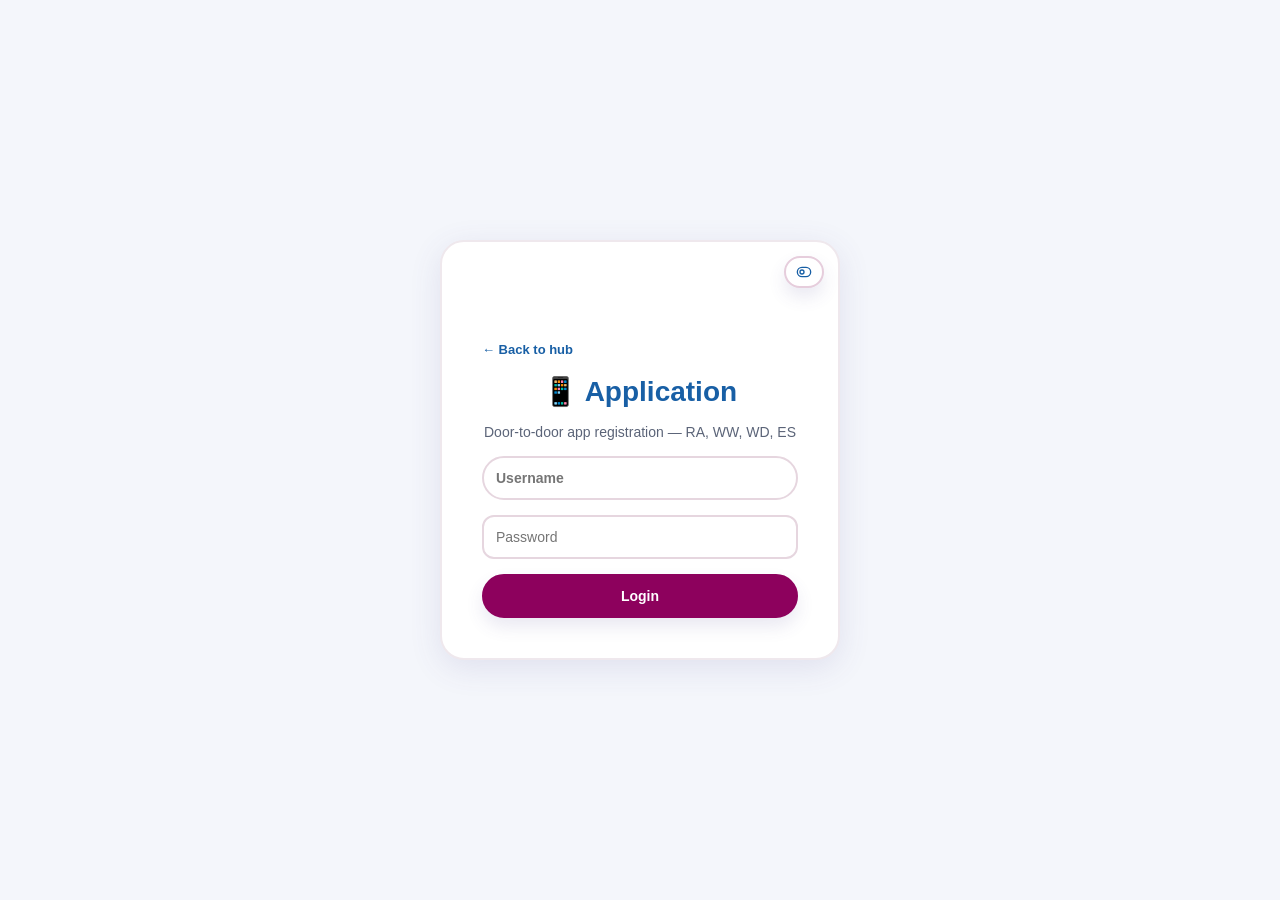
==== commit dea32605: "Remove NEW ACTIVE REMOVED OLD and COME BACK LATER from status options. Co-authored-by: Cursor <curso" ====
--- a/application.html
+++ b/application.html
@@ -13,7 +13,7 @@
 <link rel="preconnect" href="https://script.google.com">
 <title>Application — Door Check — Empire World</title>
 <link rel="stylesheet" href="assets/empire.css?v=2026-07-22-application-v4">
-<link rel="stylesheet" href="assets/application.css?v=2026-07-22-application-v12">
+<link rel="stylesheet" href="assets/application.css?v=2026-07-22-application-v15">
 </head>
 <body class="auth-login-visible">
 <div class="login-page show" id="loginPage">
@@ -92,7 +92,7 @@
 <script src="assets/empire-api.js"></script>
 <script src="assets/empire-auth.js?v=2026-07-22-application-v3"></script>
 <script src="assets/empire-core.js"></script>
-<script src="assets/application-app.js?v=2026-07-22-application-v12"></script>
+<script src="assets/application-app.js?v=2026-07-22-application-v15"></script>
 <script>
 function switchTab(ev, tab) {
   document.querySelectorAll('.tab-content').forEach(function (el) { el.classList.remove('active'); });
--- a/assets/application.css
+++ b/assets/application.css
@@ -231,15 +231,30 @@
   display: none;
   flex-direction: column;
   gap: 4px;
-  padding: 6px;
+  padding: 6px 8px 6px 6px;
   background: var(--input-bg, #fff);
   border: 2px solid var(--input-border);
   border-radius: var(--radius-sm);
   box-shadow: 0 10px 30px var(--shadow, rgba(0, 0, 0, 0.2));
-  max-height: 280px;
-  overflow: auto;
-}
-.app-status-dd.open .app-status-dd-menu {
+  max-height: min(280px, calc(100vh - 16px));
+  overflow-y: auto;
+  overflow-x: hidden;
+  overscroll-behavior: contain;
+  scrollbar-gutter: stable;
+}
+.app-status-dd-menu-portal {
+  display: flex !important;
+}
+.app-status-dd-menu::-webkit-scrollbar {
+  width: 8px;
+}
+.app-status-dd-menu::-webkit-scrollbar-thumb {
+  background: rgba(0, 0, 0, 0.22);
+  border-radius: 999px;
+  border: 2px solid transparent;
+  background-clip: padding-box;
+}
+.app-status-dd.open .app-status-dd-menu:not(.app-status-dd-menu-portal) {
   display: flex;
 }
 .app-status-dd-opt {
